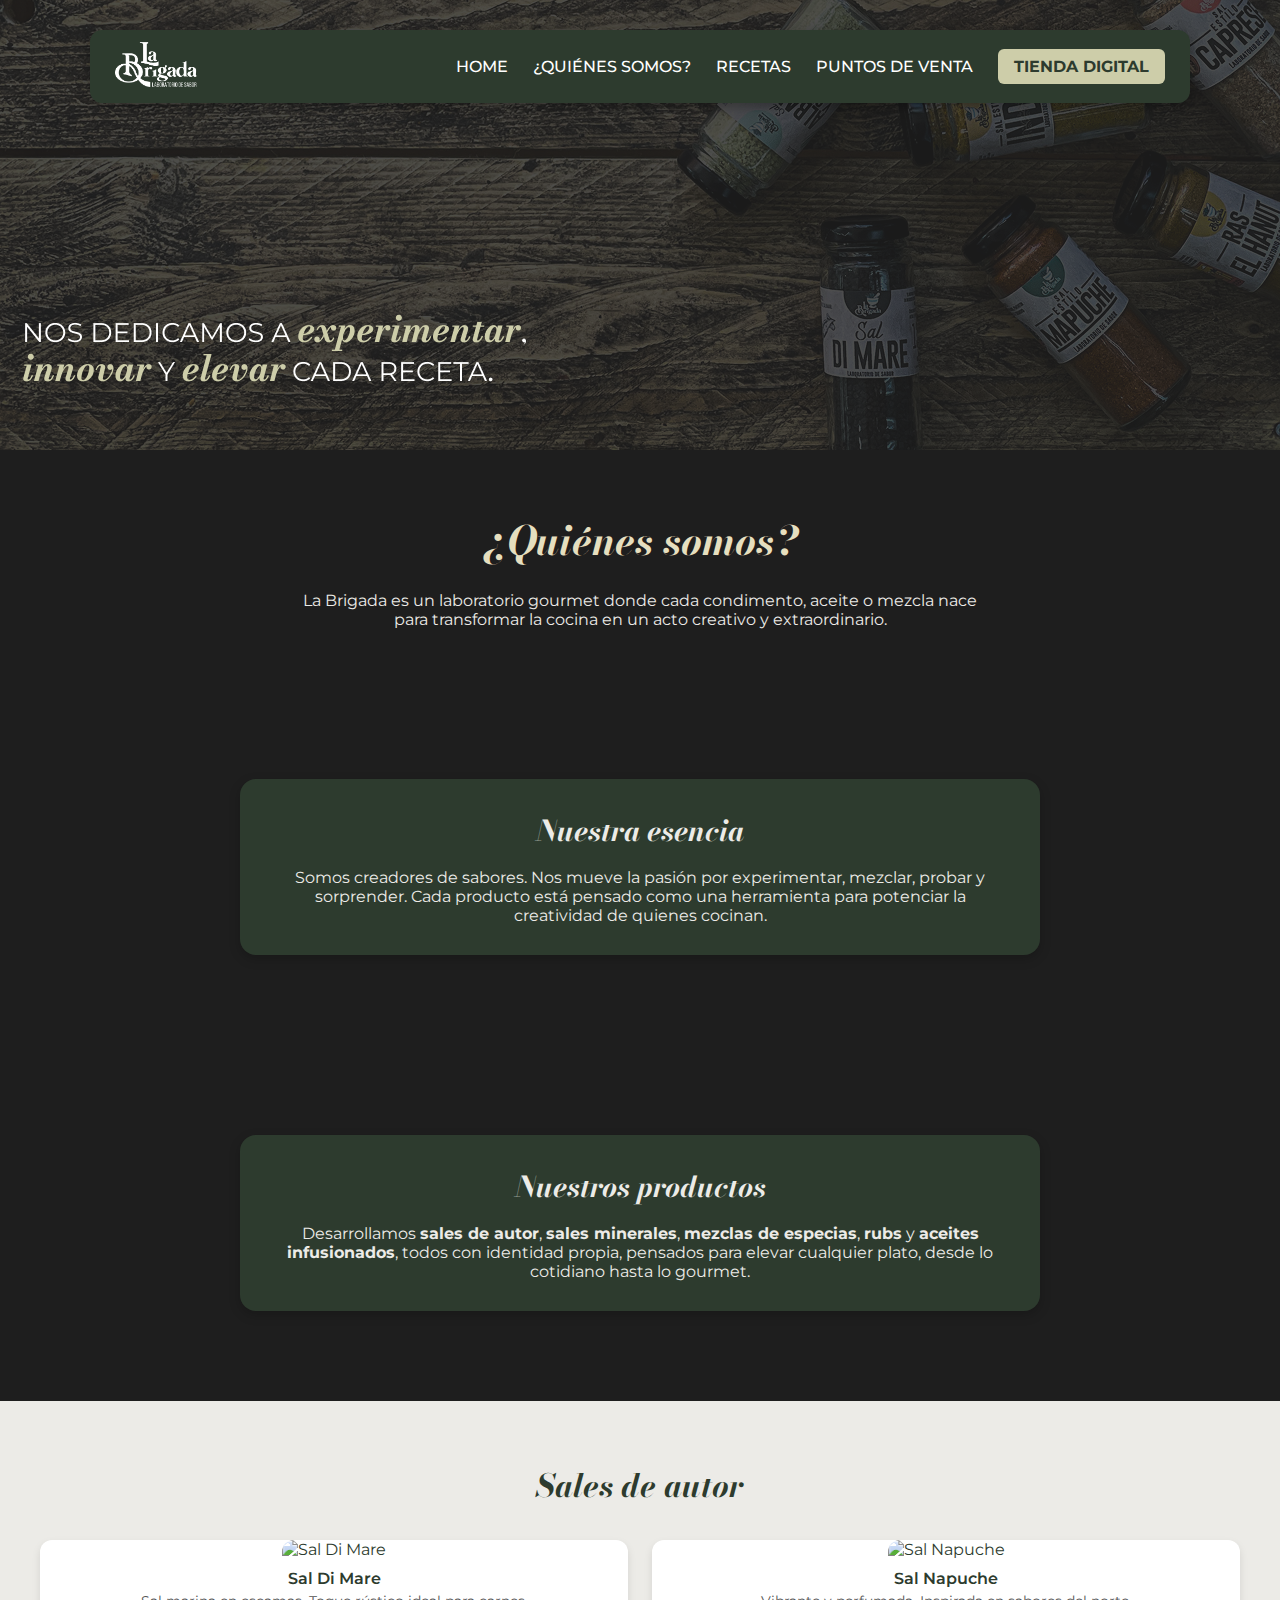
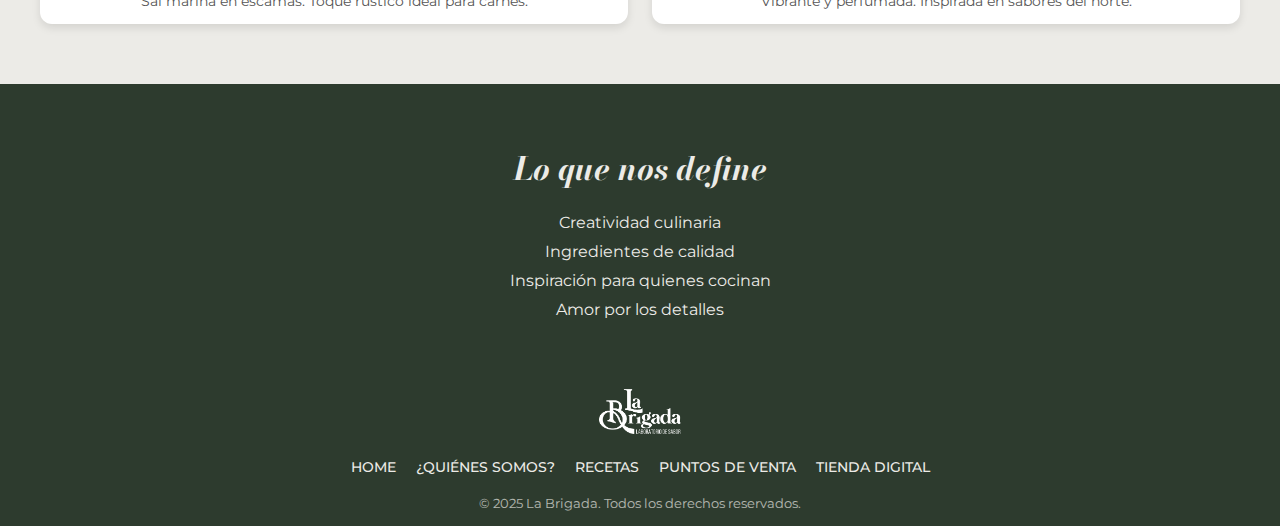
==== pages/quienes-somos.html @ ca274d1e "primer commit" ====
<!DOCTYPE html>
<html lang="es">
<head>
  <meta charset="UTF-8" />
  <meta name="viewport" content="width=device-width, initial-scale=1.0" />
  <title>La Brigada</title>
  <link rel="shortcut icon" href="../img/favicon.png" type="image/x-icon">
  <link href="https://fonts.googleapis.com/css2?family=Montserrat:wght@400;600&family=Bodoni+Moda:ital,wght@1,400;1,500&display=swap" rel="stylesheet">
  <link rel="stylesheet" href="../css/estilos.css" />
</head>
<body>
  <!-- HEADER -->
  <header class="menu-flotante">
    <nav class="menu-contenedor">
      <div class="logo">
        <img src="../img/logo-menu.png" alt="La Brigada" />
      </div>
      
      <div class="menu-toggle" id="menu-toggle">
        <span></span>
        <span></span>
        <span></span>
      </div>

      <ul class="nav-links" id="nav-links">
        <li><a href="/index.html">HOME</a></li>
        <li><a href="../pages/quienes-somos.html">¿QUIÉNES SOMOS?</a></li>
        <li><a href="../pages/recetas.html">RECETAS</a></li>
        <li><a href="../pages/puntos-de-venta.html">PUNTOS DE VENTA</a></li>
        <li><a href="https://labrigadalaboratoriodesab.mitiendanube.com/password/" class="btn-tienda" class="text-btn-tienda">TIENDA DIGITAL</a></li>
      </ul>
    </nav>
  </header>
  <section class="postada-visual">
    <img src="../img/fondo.png" alt="Texto de postada" class="img-desktop" />
    <img src="../img/fondo-celular.png" alt="Texto de postada" class="img-mobile" />
  </section>
    <main class="pagina-quienes-somos">

      <!-- QUIÉNES SOMOS -->
      <section class="bloque-intro">
        <h1 class="titulo-principal">¿Quiénes somos?</h1>
        <p class="texto-intro">
          La Brigada es un laboratorio gourmet donde cada condimento, aceite o mezcla nace para transformar la cocina en un acto creativo y extraordinario.
        </p>
      </section>
    
      <!-- NUESTRA ESENCIA -->
      <section class="bloque-esencia">
        <div class="caja-esencia">
          <h2>Nuestra esencia</h2>
          <p>Somos creadores de sabores. Nos mueve la pasión por experimentar, mezclar, probar y sorprender. Cada producto está pensado como una herramienta para potenciar la creatividad de quienes cocinan.</p>
        </div>
      </section>
    
      <!-- NUESTROS PRODUCTOS -->
      <section class="bloque-productos">
        <div class="caja-productos">
          <h2>Nuestros productos</h2>
          <p>Desarrollamos <strong>sales de autor</strong>, <strong>sales minerales</strong>, <strong>mezclas de especias</strong>, <strong>rubs</strong> y <strong>aceites infusionados</strong>, todos con identidad propia, pensados para elevar cualquier plato, desde lo cotidiano hasta lo gourmet.</p>
        </div>
      </section>
    
      <!-- CATEGORÍA DE PRODUCTOS -->
      <section class="seccion-categoria">
        <h3 class="titulo-categoria">Sales de autor</h3>
        <div class="grid-productos">
          <div class="card-producto-simple">
            <img src="./img/sal-di-mare.png" alt="Sal Di Mare" />
            <h4>Sal Di Mare</h4>
            <p>Sal marina en escamas. Toque rústico ideal para carnes.</p>
          </div>
          <div class="card-producto-simple">
            <img src="./img/sal-napuche.png" alt="Sal Napuche" />
            <h4>Sal Napuche</h4>
            <p>Vibrante y perfumada. Inspirada en sabores del norte.</p>
          </div>
          <!-- + otros productos -->
        </div>
      </section>
    
      <!-- VALORES -->
      <section class="valores-brigada">
        <h2>Lo que nos define</h2>
        <ul>
          <li>Creatividad culinaria</li>
          <li>Ingredientes de calidad</li>
          <li>Inspiración para quienes cocinan</li>
          <li>Amor por los detalles</li>
        </ul>
      </section>
    </main>
  <footer class="footer">
    <div class="footer-contenido">
      <div class="footer-logo">
        <img src="../img/logo-menu.png" alt="La Brigada" />
      </div>
      <div class="footer-links">
        <a href="/index.html">HOME</a>
        <a href="../pages/quienes-somos.html">¿QUIÉNES SOMOS?</a>
        <a href="../pages/recetas.html">RECETAS</a>
        <a href="../pages/puntos-de-venta.html">PUNTOS DE VENTA</a>
        <a href="https://labrigadalaboratoriodesab.mitiendanube.com/password/">TIENDA DIGITAL</a>
      </div>
      <p class="footer-copy">© 2025 La Brigada. Todos los derechos reservados.</p>
    </div>
</footer>   

<script>
const toggle = document.getElementById('menu-toggle');
const menu = document.getElementById('nav-links');

toggle.addEventListener('click', () => {
  menu.classList.toggle('activo');
  toggle.classList.toggle('abierto');
});
</script>
</body>
</html>
---- css/estilos.css ----
/* ---------------------------------- RESET GENERAL ---------------------------------- */
* {
  margin: 0;
  padding: 0;
  box-sizing: border-box;
}

body {
  background-color: #1e1e1e;
  color: #fff;
}


/* ---------------------------------- MENÚ FLOTANTE ---------------------------------- */
.menu-flotante {
  position: absolute;
  top: 30px;
  width: 100%;
  display: flex;
  justify-content: center;
  z-index: 1000;
}

.menu-contenedor {
  background-color: #2d3b2e;
  border-radius: 12px;
  display: flex;
  align-items: center;
  justify-content: space-between;
  padding: 12px 25px;
  gap: 30px;
  max-width: 1100px;
  width: 90%;
  box-shadow: 0 4px 12px rgba(0, 0, 0, 0.3);
  flex-wrap: wrap;
}

.logo img {
  height: 45px;
}

.menu-toggle {
  display: none;
  flex-direction: column;
  cursor: pointer;
  gap: 5px;
}

.menu-toggle span {
  height: 3px;
  width: 25px;
  background-color: #fff;
  border-radius: 3px;
  transition: 0.3s;
}

.nav-links {
  list-style: none;
  display: flex;
  gap: 25px;
  align-items: center;
}

.nav-links li a:not(.btn-tienda) {
  color: #fff;
  text-decoration: none;
  font-weight: 500;
  font-size: 1rem;
  transition: color 0.3s;
  font-family: "Montserrat", sans-serif;
}

.nav-links li a:hover {
  color: #fff;
}

.btn-tienda {
  font-family: "Montserrat", sans-serif;
  background-color: #CDCDA9;
  color: #2d3b2e;
  padding: 8px 16px;
  border-radius: 6px;
  font-weight: bold;
  text-decoration: none;
  transition: background-color 0.3s;
}

.btn-tienda:hover {
  background-color: #627555;
}

@media (max-width: 768px) {
  .menu-toggle {
    display: flex;
  }

  .nav-links {
    display: none;
    flex-direction: column;
    width: 100%;
    background-color: #2d3b2e;
    padding: 20px;
    margin-top: 10px;
    border-radius: 10px;
  }

  .nav-links.activo {
    display: flex;
  }

  .menu-toggle.abierto span:nth-child(1) {
    transform: rotate(45deg) translate(5px, 5px);
  }

  .menu-toggle.abierto span:nth-child(2) {
    opacity: 0;
  }

  .menu-toggle.abierto span:nth-child(3) {
    transform: rotate(-45deg) translate(5px, -5px);
  }

  .nav-links li {
    margin: 10px 0;
  }
}


/* ---------------------------------- POSTADA VISUAL ---------------------------------- */
.img-desktop {
  width: 100%;
  height: auto;
  display: block;
}

.img-mobile {
  display: none;
  width: 100%;
  height: auto;
}

@media (max-width: 768px) {
  .img-desktop {
    display: none;
  }

  .img-mobile {
    display: block;
  }
}


/* ---------------------------------- BLOQUE DE NOSOTROS ---------------------------------- */
.bloque-nosotros {
  margin-top: -40px;
  width: 100%;
  background-color: #2d3b2e;
  padding: 60px 0;
  position: relative;
  overflow: hidden;
  border-top-left-radius: 24px;
  border-top-right-radius: 24px;
}

.contenido-nosotros {
  max-width: 1200px;
  margin: 0 auto;
  padding: 0 40px;
  display: flex;
  justify-content: space-between;
  align-items: center;
  flex-wrap: wrap;
  position: relative;
  z-index: 2;
}

.texto-nosotros {
  flex: 1 1 45%;
  color: #fff;
  z-index: 2;
}

.frase-nosotros {
  font-family: 'Montserrat', sans-serif;
  font-size: 1.6rem;
  line-height: 1.6;
  margin-bottom: 20px;
  color: #fff;
}

.frase-nosotros .italic {
  font-family: 'Bodoni Moda', serif;
  font-style: italic;
  font-weight: 500;
  color: #e6dfbf;
}

.btn-historia {
  display: inline-block;
  padding: 10px 20px;
  background-color: #f0e8c6;
  color: #2d3b2e;
  border-radius: 10px;
  font-style: italic;
  font-weight: 600;
  box-shadow: 0 2px 8px rgba(0, 0, 0, 0.2);
  text-decoration: none;
  transition: all 0.3s ease;
}

.btn-historia:hover {
  background-color: #e3dcb7;
  transform: translateY(-2px);
}

.imagen-nosotros {
  flex: 1 1 45%;
  display: flex;
  justify-content: center;
  z-index: 2;
}

.marco-imagen {
  background-color: #d4d9b2;
  padding: 12px;
  border-radius: 0 48px 0 48px;
  clip-path: polygon(0 0, 100% 0, 100% 100%, 90% 100%, 90% 85%, 0 85%);
}

.marco-imagen img {
  max-width: 100%;
  display: block;
  border-radius: 8px;
}

.marca-agua {
  background-image: url('/img/Vector.png');
  background-repeat: no-repeat;
  background-position: left center;
  background-size: 550px;
  opacity: 0.035;
  position: absolute;
  top: 0;
  left: 0;
  width: 100%;
  height: 100%;
  z-index: 1;
}

@media (max-width: 768px) {
  .bloque-nosotros{
    margin-top: -20px;
  }
  .contenido-nosotros {
    flex-direction: column;
    text-align: center;
    padding: 0 20px;
  }

  .texto-nosotros, .imagen-nosotros {
    flex: 1 1 100%;
  }

  .frase-nosotros {
    font-size: 1.3rem;
  }

  .marca-agua {
    background-size: 300px;
    background-position: center top;
  }

  .marco-imagen {
    margin-top: 20px;
    border-radius: 24px;
    clip-path: none;
  }
}
@media (max-width: 430px) {
  .bloque-nosotros{
    margin-top: -15px;
    padding: 30px 0px;
  }
  .contenido-nosotros {
    align-items: center;
    text-align: center;
  }

  .texto-nosotros {
    display: flex;
    flex-direction: column;
    align-items: center;
    justify-content: center;
    width: 100%;
    text-align: center;
  }

  .frase-nosotros {
    width: 100%;
    font-size: 1.2rem;
    padding: 0 10px;
  }

  .btn-historia {
    margin-left: auto;
    margin-right: auto;
    margin-bottom: 20px;
  }
}


/* ---------------------------------- CARRUSEL DE PRODUCTOS ---------------------------------- */
.carrusel-productos {
  padding: 60px 20px;
  background-color: #2d3b2e;
  text-align: center;
}

.titulo-productos {
  font-family: 'Bodoni Moda', serif;
  font-style: italic;
  font-size: 2rem;
  color: #fff;
  margin-bottom: 40px;
}

.contenedor-carrusel {
  position: relative;
  overflow: hidden;
  max-width: 100%;
}

.track-productos {
  display: flex;
  gap: 24px;
  transition: transform 0.5s ease;
  scroll-behavior: smooth;
  overflow-x: auto;
  scrollbar-width: none;
  scroll-snap-type: x mandatory;
}

.track-productos::-webkit-scrollbar {
  display: none;
}

.card-producto {
  min-width: 440px;
  max-width: 500px;
  background-color: transparent;
  border-radius: 16px;
  overflow: hidden;
  text-align: center;
  color: #fff;
  font-family: 'Montserrat', sans-serif;
  flex-shrink: 0;
  scroll-snap-align: center;
}

.card-producto img {
  width: 100%;
  height: 300px;
  object-fit: cover;
  border-radius: 12px;
  margin-bottom: 8px;
}

.card-producto p {
  font-size: 0.9rem;
  margin: 0;
}

.btn-carrusel {
  position: absolute;
  top: 50%;
  transform: translateY(-50%);
  background-color: rgba(255,255,255,0.1);
  color: #fff;
  border: none;
  padding: 6px 10px;
  font-size: 1.2rem;
  border-radius: 50%;
  cursor: pointer;
  z-index: 10;
  transition: background-color 0.3s ease;
}

.btn-carrusel:hover {
  background-color: rgba(255,255,255,0.2);
}

.btn-carrusel.izq {
  left: 10px;
}

.btn-carrusel.der {
  right: 10px;
}

@media (max-width: 600px) {
  .card-producto {
    min-width: 85%;
    max-width: 85%;
  }

  .card-producto img {
    height: 200px;
  }

  .titulo-productos {
    font-size: 1.6rem;
  }
}
@media (max-width: 400px){
  .carrusel-productos{
  padding: 10px 20px;}
  .titulo-productos{
    margin-bottom: 10px;
  }
}

/* ---------------------------------- COMENTARIOS + FORMULARIO ---------------------------------- */
.seccion-comentarios {
  background-color: #2d3b2e;
  padding: 60px 20px;
  text-align: center;
  color: #fff;
}

.titulo-comentarios {
  font-family: 'Bodoni Moda', serif;
  font-style: italic;
  font-size: 2rem;
  color: #fff;
  margin-bottom: 40px;
}

.carrusel-comentarios {
  display: flex;
  gap: 20px;
  overflow-x: auto;
  scroll-behavior: smooth;
  padding-bottom: 20px;
  scrollbar-width: none;
  scroll-snap-type: x mandatory;
}

.carrusel-comentarios::-webkit-scrollbar {
  display: none;
}

.comentario-card {
  background-color: #ecebe7;
  color: #2d3b2e;
  border-radius: 20px;
  padding: 20px;
  min-width: 250px;
  max-width: 250px;
  flex-shrink: 0;
  font-style: italic;
  font-family: 'Montserrat', sans-serif;
  box-shadow: 0 4px 10px rgba(0, 0, 0, 0.2);
  text-align: center;
  scroll-snap-align: center;
}

.comentario-card small {
  display: block;
  margin-top: 10px;
  font-style: normal;
  color: #666;
}

.formulario-envio {
  background-color: #ecebe7;
  color: #2d3b2e;
  border-radius: 20px;
  padding: 30px;
  max-width: 600px;
  margin: 40px auto 0;
  font-family: 'Montserrat', sans-serif;
  box-shadow: 0 4px 12px rgba(0, 0, 0, 0.2);
}

.formulario-envio h3 {
  font-family: 'Bodoni Moda', serif;
  font-style: italic;
  font-size: 1.4rem;
  margin-bottom: 20px;
}

.formulario-envio input,
.formulario-envio textarea {
  width: 100%;
  padding: 10px;
  border: none;
  margin-bottom: 15px;
  border-radius: 10px;
  font-family: 'Montserrat', sans-serif;
}

.formulario-envio button {
  background-color: #dcd5ae;
  color: #2d3b2e;
  font-weight: bold;
  border: none;
  padding: 10px 20px;
  border-radius: 8px;
  cursor: pointer;
  transition: 0.3s ease;
}

.formulario-envio button:hover {
  background-color: #d0c99c;
}

@media (max-width: 430px) {
  .btn-historia {
    font-size: 0.9rem;
    padding: 10px 18px;
  }

  .comentario-card {
    min-width: 85%;
    max-width: 85%;
    font-size: 0.95rem;
    padding: 16px;
  }

  .formulario-envio {
    padding: 24px 16px;
    max-width: 90vw;
  }

  .formulario-envio input,
  .formulario-envio textarea {
    font-size: 0.9rem;
    padding: 8px;
  }

  .formulario-envio button {
    font-size: 0.9rem;
    padding: 8px 16px;
  }

  .titulo-productos,
  .titulo-comentarios,
  .formulario-envio h3 {
    font-size: 1.4rem;
  }
}

/* ---------------------------------- FOOTER ---------------------------------- */

.footer {
  background-color: #2d3b2e;
  color: #ecebe7;
  font-family: 'Montserrat', sans-serif;
  font-size: 0.9rem;
  text-align: center;
  padding-bottom: 15px;
}

.footer-contenido {
  max-width: 1100px;
  margin: 0 auto;
}

.footer-logo img {
  height: 45px;
  margin-bottom: 20px;
}

.footer-links {
  display: flex;
  flex-wrap: wrap;
  justify-content: center;
  gap: 20px;
  margin-bottom: 20px;
}

.footer-links a {
  color: #ecebe7;
  text-decoration: none;
  font-weight: 500;
  transition: color 0.3s;
}

.footer-links a:hover {
  color: #cdcda9;
}

.footer-copy {
  font-size: 0.8rem;
  opacity: 0.7;
}

/* Responsive */
@media (max-width: 480px) {
  .footer-links {
    flex-direction: column;
    gap: 10px;
  }
}




/* ------------------ PÁGINA QUIÉNES SOMOS ------------------ */
/* QUIÉNES SOMOS */
.pagina-quienes-somos {
  background-color: #1e1e1e;
  color: #fff;
  font-family: 'Montserrat', sans-serif;
}

.bloque-intro,
.bloque-esencia,
.bloque-productos,
.valores-brigada {
  padding: 60px 20px;
  text-align: center;
}

.titulo-principal {
  font-family: 'Bodoni Moda', serif;
  font-style: italic;
  font-size: 2.5rem;
  color: #e6dfbf;
  margin-bottom: 20px;
}

.texto-intro {
  font-size: 1rem;
  max-width: 700px;
  margin: 0 auto;
  color: #ecebe7;
}

.caja-esencia,
.caja-productos {
  background-color: #2d3b2e;
  color: #ecebe7;
  border-radius: 16px;
  padding: 30px;
  margin: 30px auto;
  max-width: 800px;
  box-shadow: 0 4px 12px rgba(0,0,0,0.2);
}

.caja-esencia h2,
.caja-productos h2 {
  font-family: 'Bodoni Moda', serif;
  font-style: italic;
  margin-bottom: 15px;
  font-size: 1.8rem;
}

/* GRILLA DE PRODUCTOS */
.seccion-categoria {
  padding: 60px 20px;
  background-color: #ecebe7;
  text-align: center;
  color: #2d3b2e;
}

.titulo-categoria {
  font-family: 'Bodoni Moda', serif;
  font-style: italic;
  font-size: 2rem;
  margin-bottom: 30px;
}

.grid-productos {
  display: grid;
  grid-template-columns: repeat(auto-fit, minmax(240px, 1fr));
  gap: 24px;
  max-width: 1200px;
  margin: 0 auto;
}

.card-producto-simple {
  background-color: #fff;
  border-radius: 12px;
  box-shadow: 0 4px 8px rgba(0,0,0,0.1);
  overflow: hidden;
  transition: transform 0.3s;
  text-align: center;
  padding-bottom: 15px;
}

.card-producto-simple:hover {
  transform: translateY(-5px);
}

.card-producto-simple img {
  width: 100%;
  height: 180px;
  object-fit: cover;
  border-top-left-radius: 12px;
  border-top-right-radius: 12px;
}

.card-producto-simple h4 {
  font-size: 1rem;
  margin: 10px 0 5px;
  font-weight: 600;
}

.card-producto-simple p {
  font-size: 0.85rem;
  color: #555;
  padding: 0 10px;
}

/* VALORES */
.valores-brigada {
  padding: 60px 20px;
  background-color: #2d3b2e;
  text-align: center;
  color: #ecebe7;
}

.valores-brigada h2 {
  font-family: 'Bodoni Moda', serif;
  font-style: italic;
  font-size: 2rem;
  margin-bottom: 20px;
}

.valores-brigada ul {
  list-style: none;
  padding: 0;
  margin: 0 auto;
  max-width: 600px;
}

.valores-brigada li {
  margin: 10px 0;
  font-size: 1rem;
}
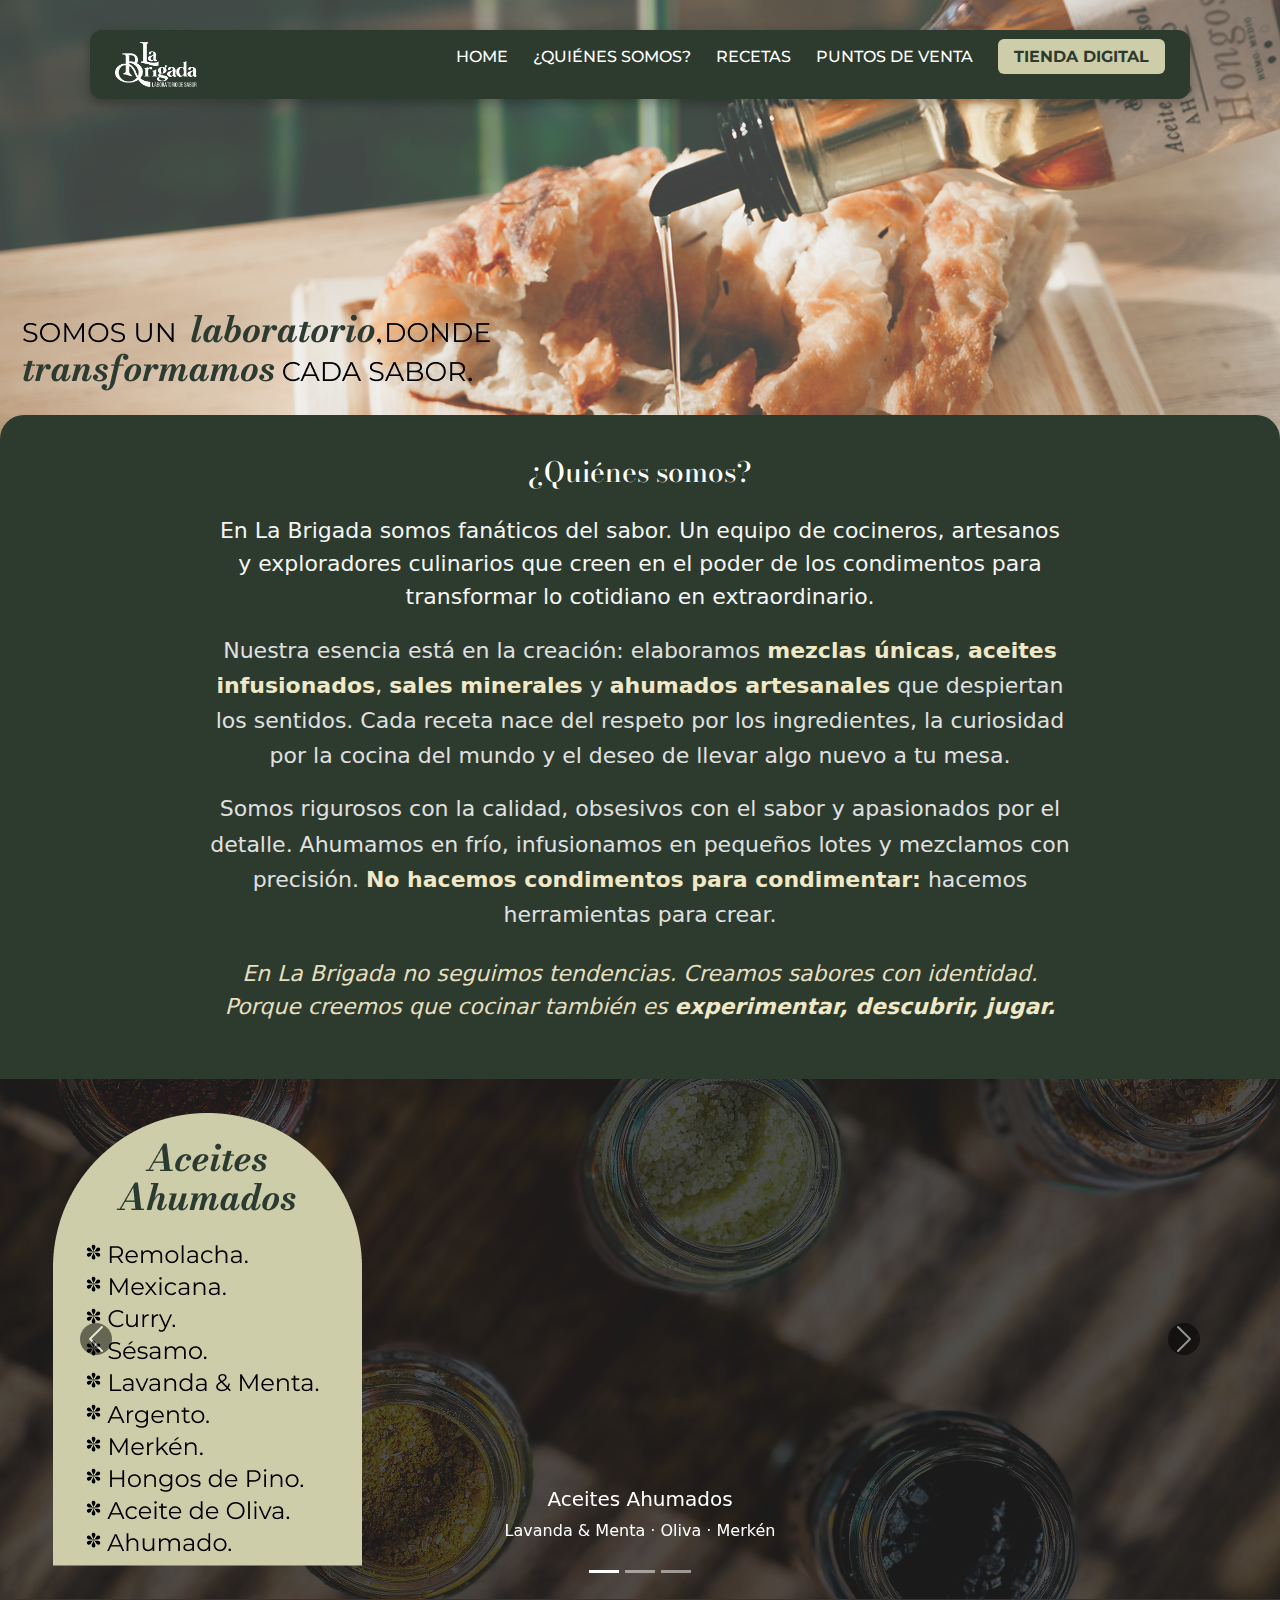
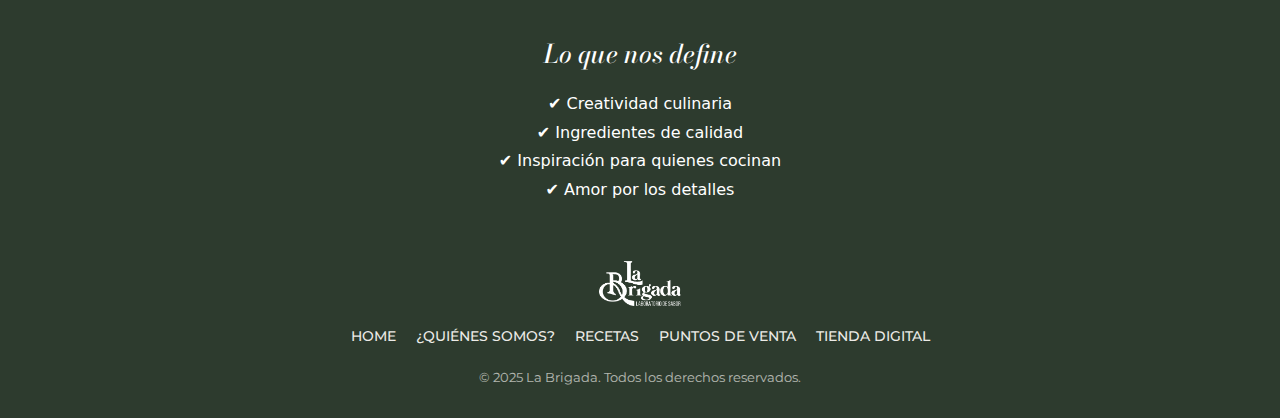
==== commit 609d075c: "segundo commit" ====
--- a/pages/quienes-somos.html
+++ b/pages/quienes-somos.html
@@ -7,6 +7,8 @@
   <link rel="shortcut icon" href="../img/favicon.png" type="image/x-icon">
   <link href="https://fonts.googleapis.com/css2?family=Montserrat:wght@400;600&family=Bodoni+Moda:ital,wght@1,400;1,500&display=swap" rel="stylesheet">
   <link rel="stylesheet" href="../css/estilos.css" />
+  <link href="https://cdn.jsdelivr.net/npm/bootstrap@5.3.2/dist/css/bootstrap.min.css" rel="stylesheet">
+
 </head>
 <body>
   <!-- HEADER -->
@@ -32,64 +34,96 @@
     </nav>
   </header>
   <section class="postada-visual">
-    <img src="../img/fondo.png" alt="Texto de postada" class="img-desktop" />
-    <img src="../img/fondo-celular.png" alt="Texto de postada" class="img-mobile" />
+    <img src="../img/FONDO2.png" alt="Texto de postada" class="img-desktop" />
+    <img src="../img/FONDO2CELULAR.png" alt="Texto de postada" class="img-mobile" />
   </section>
-    <main class="pagina-quienes-somos">
+  <main class="pagina-quienes">
+    <!-- Intro General -->
+    <section class="intro-quienes">
+      <h2 class="titulo-principal">¿Quiénes somos?</h2>
+      <p class="parrafo-grande">
+        En La Brigada somos fanáticos del sabor. Un equipo de cocineros, artesanos y exploradores culinarios que creen en el poder de los condimentos para transformar lo cotidiano en extraordinario.
+      </p>
+      <p class="parrafo-mediano">
+        Nuestra esencia está en la creación: elaboramos <strong>mezclas únicas</strong>, <strong>aceites infusionados</strong>, <strong>sales minerales</strong> y <strong>ahumados artesanales</strong> que despiertan los sentidos. Cada receta nace del respeto por los ingredientes, la curiosidad por la cocina del mundo y el deseo de llevar algo nuevo a tu mesa.
+      </p>
+      <p class="parrafo-mediano">
+        Somos rigurosos con la calidad, obsesivos con el sabor y apasionados por el detalle. Ahumamos en frío, infusionamos en pequeños lotes y mezclamos con precisión. <strong>No hacemos condimentos para condimentar:</strong> hacemos herramientas para crear. 
+      </p>
+      <p class="parrafo-final">
+        En La Brigada no seguimos tendencias. Creamos sabores con identidad. Porque creemos que cocinar también es <strong>experimentar, descubrir, jugar.</strong>
+      </p>
+    </section>
+    
 
-      <!-- QUIÉNES SOMOS -->
-      <section class="bloque-intro">
-        <h1 class="titulo-principal">¿Quiénes somos?</h1>
-        <p class="texto-intro">
-          La Brigada es un laboratorio gourmet donde cada condimento, aceite o mezcla nace para transformar la cocina en un acto creativo y extraordinario.
-        </p>
-      </section>
+    <div id="carouselCategorias" class="carousel slide" data-bs-ride="carousel">
+      <div class="carousel-indicators">
+        <button type="button" data-bs-target="#carouselCategorias" data-bs-slide-to="0" class="active" aria-current="true" aria-label="Aceites Ahumados"></button>
+        <button type="button" data-bs-target="#carouselCategorias" data-bs-slide-to="1" aria-label="Aceites infusionados"></button>
+        <button type="button" data-bs-target="#carouselCategorias" data-bs-slide-to="2" aria-label="Sales de autor"></button>
+      </div>
     
-      <!-- NUESTRA ESENCIA -->
-      <section class="bloque-esencia">
-        <div class="caja-esencia">
-          <h2>Nuestra esencia</h2>
-          <p>Somos creadores de sabores. Nos mueve la pasión por experimentar, mezclar, probar y sorprender. Cada producto está pensado como una herramienta para potenciar la creatividad de quienes cocinan.</p>
+      <div class="carousel-inner">
+    
+        <div class="carousel-item active">
+          <img src="../img/aceites-ahumados.png" class="d-block w-100" alt="Aceites Ahumados">
+          <div class="carousel-caption d-none d-md-block">
+            <h5>Aceites Ahumados</h5>
+            <p>Lavanda & Menta · Oliva · Merkén</p>
+          </div>
         </div>
-      </section>
     
-      <!-- NUESTROS PRODUCTOS -->
-      <section class="bloque-productos">
-        <div class="caja-productos">
-          <h2>Nuestros productos</h2>
-          <p>Desarrollamos <strong>sales de autor</strong>, <strong>sales minerales</strong>, <strong>mezclas de especias</strong>, <strong>rubs</strong> y <strong>aceites infusionados</strong>, todos con identidad propia, pensados para elevar cualquier plato, desde lo cotidiano hasta lo gourmet.</p>
+        <div class="carousel-item">
+          <img src="../img/aceites-infusionados.jpg" class="d-block w-100" alt="Aceites infusionados">
+          <div class="carousel-caption d-none d-md-block">
+            <h5>Aceites infusionados</h5>
+            <p>Albahaca · Ají & Ajo</p>
+          </div>
         </div>
-      </section>
     
-      <!-- CATEGORÍA DE PRODUCTOS -->
-      <section class="seccion-categoria">
-        <h3 class="titulo-categoria">Sales de autor</h3>
-        <div class="grid-productos">
-          <div class="card-producto-simple">
-            <img src="./img/sal-di-mare.png" alt="Sal Di Mare" />
-            <h4>Sal Di Mare</h4>
-            <p>Sal marina en escamas. Toque rústico ideal para carnes.</p>
+        <div class="carousel-item">
+          <img src="../img/sales-de-autor.jpg" class="d-block w-100" alt="Sales de autor">
+          <div class="carousel-caption d-none d-md-block">
+            <h5>Sales de autor</h5>
+            <p>Sal Di Mare · Sal Napuche</p>
           </div>
-          <div class="card-producto-simple">
-            <img src="./img/sal-napuche.png" alt="Sal Napuche" />
-            <h4>Sal Napuche</h4>
-            <p>Vibrante y perfumada. Inspirada en sabores del norte.</p>
-          </div>
-          <!-- + otros productos -->
         </div>
-      </section>
     
-      <!-- VALORES -->
-      <section class="valores-brigada">
-        <h2>Lo que nos define</h2>
-        <ul>
-          <li>Creatividad culinaria</li>
-          <li>Ingredientes de calidad</li>
-          <li>Inspiración para quienes cocinan</li>
-          <li>Amor por los detalles</li>
-        </ul>
-      </section>
-    </main>
+      </div>
+    
+      <button class="carousel-control-prev" type="button" data-bs-target="#carouselCategorias" data-bs-slide="prev">
+        <span class="carousel-control-prev-icon" aria-hidden="true"></span>
+        <span class="visually-hidden">Anterior</span>
+      </button>
+    
+      <button class="carousel-control-next" type="button" data-bs-target="#carouselCategorias" data-bs-slide="next">
+        <span class="carousel-control-next-icon" aria-hidden="true"></span>
+        <span class="visually-hidden">Siguiente</span>
+      </button>
+    </div>
+    
+    <!-- Valores -->
+    <section class="valores-brigada">
+      <h2>Lo que nos define</h2>
+      <ul>
+        <li>✔ Creatividad culinaria</li>
+        <li>✔ Ingredientes de calidad</li>
+        <li>✔ Inspiración para quienes cocinan</li>
+        <li>✔ Amor por los detalles</li>
+      </ul>
+    </section>
+  </main>
+
+  <script>
+    const track = document.querySelector('.track-categorias');
+    document.querySelector('.btn-categoria.izq').addEventListener('click', () => {
+      track.scrollBy({ left: -250, behavior: 'smooth' });
+    });
+    document.querySelector('.btn-categoria.der').addEventListener('click', () => {
+      track.scrollBy({ left: 250, behavior: 'smooth' });
+    });
+  </script>
+
   <footer class="footer">
     <div class="footer-contenido">
       <div class="footer-logo">
@@ -105,7 +139,6 @@
       <p class="footer-copy">© 2025 La Brigada. Todos los derechos reservados.</p>
     </div>
 </footer>   
-
 <script>
 const toggle = document.getElementById('menu-toggle');
 const menu = document.getElementById('nav-links');
@@ -115,5 +148,7 @@
   toggle.classList.toggle('abierto');
 });
 </script>
+<script src="https://cdn.jsdelivr.net/npm/bootstrap@5.3.2/dist/js/bootstrap.bundle.min.js"></script>
+
 </body>
 </html>--- a/css/estilos.css
+++ b/css/estilos.css
@@ -605,137 +605,98 @@
 
 
 
-
-/* ------------------ PÁGINA QUIÉNES SOMOS ------------------ */
-/* QUIÉNES SOMOS */
-.pagina-quienes-somos {
-  background-color: #1e1e1e;
-  color: #fff;
-  font-family: 'Montserrat', sans-serif;
-}
-
-.bloque-intro,
-.bloque-esencia,
-.bloque-productos,
-.valores-brigada {
-  padding: 60px 20px;
+/* ----------------------- QUIÉNES SOMOS ----------------------- */
+.pagina-quienes {
+  background-color: #2d3b2e;
+  padding: 0;
+  margin: 0;
+  position: relative;
+  border-top-left-radius: 24px;
+  border-top-right-radius: 24px;
+  margin-top: -40px;
+z-index: 10;}
+
+.intro-quienes {
   text-align: center;
+  padding: 40px 20px;
+  max-width: 900px;
+  margin: 0 auto;
 }
 
 .titulo-principal {
   font-family: 'Bodoni Moda', serif;
+  font-size:28px;
+  color: #fff;
+  margin-bottom: 25px;
+}
+
+.parrafo-grande {
+  font-size: 22px;
+  margin-bottom: 20px;
+  color: #f5f5f5;
+}
+
+.parrafo-mediano {
+  font-size: 22px;
+  margin-bottom: 18px;
+  color: #e0e0e0;
+  line-height: 1.6;
+}
+
+.parrafo-final {
+  font-size: 22px;
   font-style: italic;
-  font-size: 2.5rem;
   color: #e6dfbf;
-  margin-bottom: 20px;
-}
-
-.texto-intro {
-  font-size: 1rem;
-  max-width: 700px;
-  margin: 0 auto;
-  color: #ecebe7;
-}
-
-.caja-esencia,
-.caja-productos {
+  margin-top: 25px;
+}
+
+strong {
+  font-weight: 600;
+  color: #f0e8c6;
+}
+.seccion-productos {
+  background-color: #f8f9fa; /* Color de fondo suave */
+}
+
+.card {
+  border: none;
+  border-radius: 15px;
+  overflow: hidden;
+  box-shadow: 0 4px 6px rgba(0, 0, 0, 0.1);
+}
+
+.card-img-top {
+  height: 200px; /* Altura fija para las imágenes */
+  object-fit: cover;
+}
+
+.carousel-control-prev-icon,
+.carousel-control-next-icon {
+  background-color: #000; /* Color de los controles */
+  border-radius: 50%;
+  padding: 10px;
+}
+
+.valores-brigada {
   background-color: #2d3b2e;
-  color: #ecebe7;
-  border-radius: 16px;
-  padding: 30px;
-  margin: 30px auto;
-  max-width: 800px;
-  box-shadow: 0 4px 12px rgba(0,0,0,0.2);
-}
-
-.caja-esencia h2,
-.caja-productos h2 {
-  font-family: 'Bodoni Moda', serif;
-  font-style: italic;
-  margin-bottom: 15px;
-  font-size: 1.8rem;
-}
-
-/* GRILLA DE PRODUCTOS */
-.seccion-categoria {
-  padding: 60px 20px;
-  background-color: #ecebe7;
+  color: #fff;
   text-align: center;
-  color: #2d3b2e;
-}
-
-.titulo-categoria {
-  font-family: 'Bodoni Moda', serif;
-  font-style: italic;
-  font-size: 2rem;
-  margin-bottom: 30px;
-}
-
-.grid-productos {
-  display: grid;
-  grid-template-columns: repeat(auto-fit, minmax(240px, 1fr));
-  gap: 24px;
-  max-width: 1200px;
-  margin: 0 auto;
-}
-
-.card-producto-simple {
-  background-color: #fff;
-  border-radius: 12px;
-  box-shadow: 0 4px 8px rgba(0,0,0,0.1);
-  overflow: hidden;
-  transition: transform 0.3s;
-  text-align: center;
-  padding-bottom: 15px;
-}
-
-.card-producto-simple:hover {
-  transform: translateY(-5px);
-}
-
-.card-producto-simple img {
-  width: 100%;
-  height: 180px;
-  object-fit: cover;
-  border-top-left-radius: 12px;
-  border-top-right-radius: 12px;
-}
-
-.card-producto-simple h4 {
-  font-size: 1rem;
-  margin: 10px 0 5px;
-  font-weight: 600;
-}
-
-.card-producto-simple p {
-  font-size: 0.85rem;
-  color: #555;
-  padding: 0 10px;
-}
-
-/* VALORES */
-.valores-brigada {
-  padding: 60px 20px;
-  background-color: #2d3b2e;
-  text-align: center;
-  color: #ecebe7;
+  padding: 40px 20px;
 }
 
 .valores-brigada h2 {
   font-family: 'Bodoni Moda', serif;
   font-style: italic;
-  font-size: 2rem;
+  font-size: 1.6rem;
   margin-bottom: 20px;
 }
 
 .valores-brigada ul {
   list-style: none;
   padding: 0;
-  margin: 0 auto;
-  max-width: 600px;
 }
 
 .valores-brigada li {
-  margin: 10px 0;
   font-size: 1rem;
-}
+  line-height: 1.8;
+}
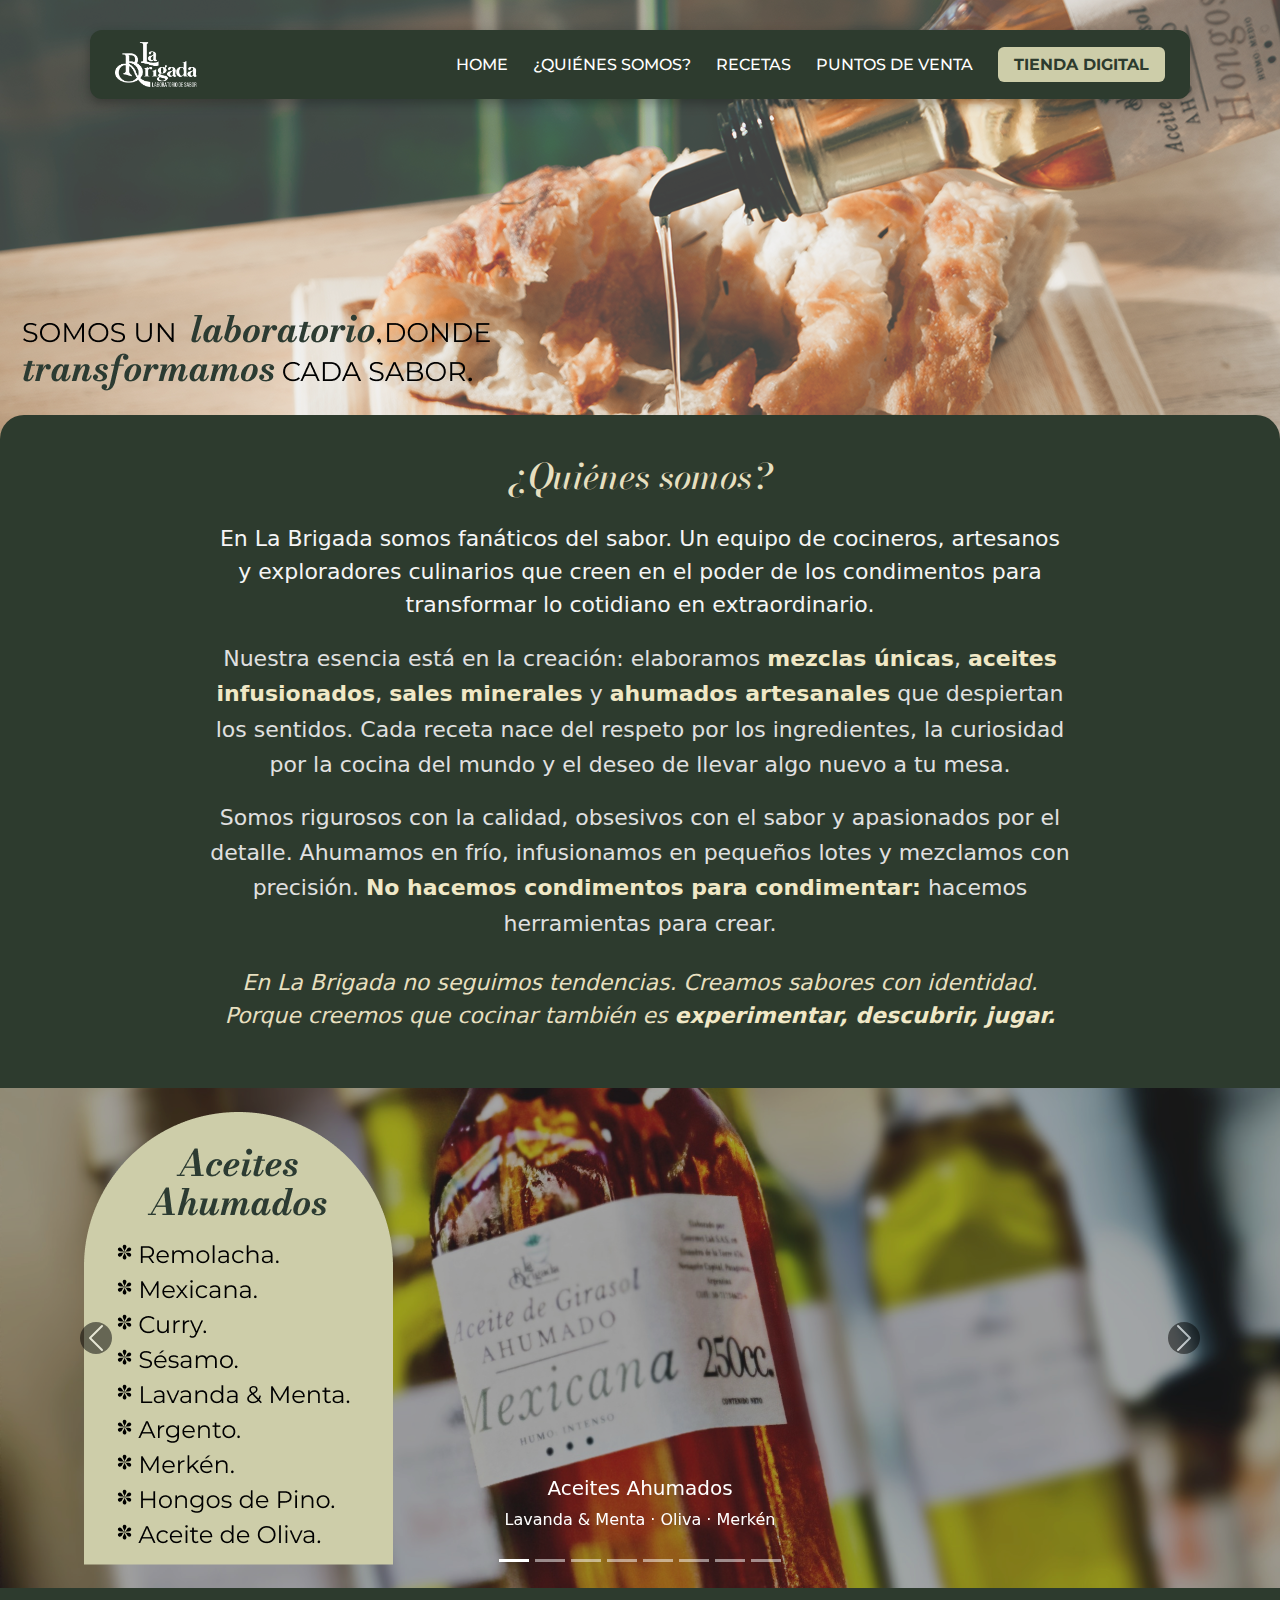
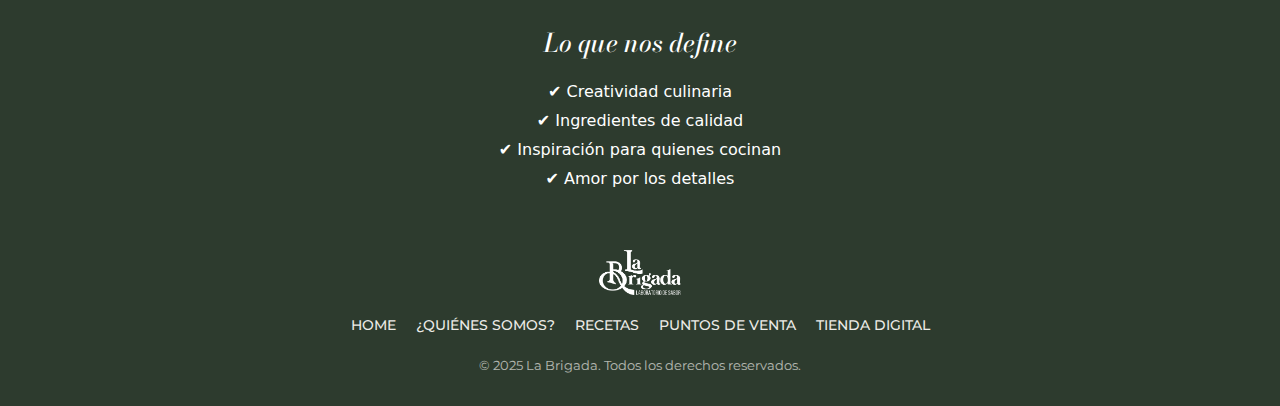
==== commit 23456118: "recetas" ====
--- a/pages/quienes-somos.html
+++ b/pages/quienes-somos.html
@@ -61,30 +61,107 @@
         <button type="button" data-bs-target="#carouselCategorias" data-bs-slide-to="0" class="active" aria-current="true" aria-label="Aceites Ahumados"></button>
         <button type="button" data-bs-target="#carouselCategorias" data-bs-slide-to="1" aria-label="Aceites infusionados"></button>
         <button type="button" data-bs-target="#carouselCategorias" data-bs-slide-to="2" aria-label="Sales de autor"></button>
+        <button type="button" data-bs-target="#carouselCategorias" data-bs-slide-to="3" aria-label="Sales de autor 2"></button>
+        <button type="button" data-bs-target="#carouselCategorias" data-bs-slide-to="4" aria-label="Sales de autor 3"></button>
+        <button type="button" data-bs-target="#carouselCategorias" data-bs-slide-to="5" aria-label="Sales minerales"></button>
+        <button type="button" data-bs-target="#carouselCategorias" data-bs-slide-to="6" aria-label="Mezcla de especias 1"></button>
+        <button type="button" data-bs-target="#carouselCategorias" data-bs-slide-to="7" aria-label="Mezcla de especias 2"></button>
       </div>
     
       <div class="carousel-inner">
     
+        <!-- ACEITES AHUMADOS -->
         <div class="carousel-item active">
-          <img src="../img/aceites-ahumados.png" class="d-block w-100" alt="Aceites Ahumados">
+          <picture>
+            <source media="(max-width: 768px)" srcset="../img/aceitte-ahumado-mobile.png">
+            <img src="../img/aceitte-ahumado.png" class="d-block mx-auto carousel-img" alt="Aceites Ahumados">
+          </picture>
           <div class="carousel-caption d-none d-md-block">
             <h5>Aceites Ahumados</h5>
             <p>Lavanda & Menta · Oliva · Merkén</p>
           </div>
         </div>
     
-        <div class="carousel-item">
-          <img src="../img/aceites-infusionados.jpg" class="d-block w-100" alt="Aceites infusionados">
+        <!-- ACEITES INFUSIONADOS -->
+        <div class="carousel-item">
+          <picture>
+            <source media="(max-width: 768px)" srcset="../img/aceite-infusionado-mobile.png">
+            <img src="../img/aceite-infusionado.png" class="d-block mx-auto carousel-img" alt="Aceites infusionados">
+          </picture>
           <div class="carousel-caption d-none d-md-block">
             <h5>Aceites infusionados</h5>
             <p>Albahaca · Ají & Ajo</p>
           </div>
         </div>
     
-        <div class="carousel-item">
-          <img src="../img/sales-de-autor.jpg" class="d-block w-100" alt="Sales de autor">
+        <!-- SALES DE AUTOR 1 -->
+        <div class="carousel-item">
+          <picture>
+            <source media="(max-width: 768px)" srcset="../img/sales-de-autor-mobile.png">
+            <img src="../img/sales-de-autor.png" class="d-block mx-auto carousel-img" alt="Sales de autor">
+          </picture>
           <div class="carousel-caption d-none d-md-block">
             <h5>Sales de autor</h5>
+            <p>Sal Di Mare · Sal Napuche</p>
+          </div>
+        </div>
+    
+        <!-- SALES DE AUTOR 2 -->
+        <div class="carousel-item">
+          <picture>
+            <source media="(max-width: 768px)" srcset="../img/sales-de-autor2-mobile.png">
+            <img src="../img/sales-de-autor2.png" class="d-block mx-auto carousel-img" alt="Sales de autor">
+          </picture>
+          <div class="carousel-caption d-none d-md-block">
+            <h5>Sales de autor</h5>
+            <p>Sal Di Mare · Sal Napuche</p>
+          </div>
+        </div>
+    
+        <!-- SALES DE AUTOR 3 -->
+        <div class="carousel-item">
+          <picture>
+            <source media="(max-width: 768px)" srcset="../img/Sales-de-autor3-mobile.png">
+            <img src="../img/Sales-de-autor3.png" class="d-block mx-auto carousel-img" alt="Sales de autor">
+          </picture>
+          <div class="carousel-caption d-none d-md-block">
+            <h5>Sales de autor</h5>
+            <p>Sal Di Mare · Sal Napuche</p>
+          </div>
+        </div>
+    
+        <!-- SALES MINERALES -->
+        <div class="carousel-item">
+          <picture>
+            <source media="(max-width: 768px)" srcset="../img/sales-minerales-mobile.png">
+            <img src="../img/sales-minetales.png" class="d-block mx-auto carousel-img" alt="Sales minerales">
+          </picture>
+          <div class="carousel-caption d-none d-md-block">
+            <h5>Sales Minerales</h5>
+            <p>Sal Di Mare · Sal Napuche</p>
+          </div>
+        </div>
+    
+        <!-- MEZCLA DE ESPECIAS 1 -->
+        <div class="carousel-item">
+          <picture>
+            <source media="(max-width: 768px)" srcset="../img/mezcla-de-especias1-mobile.png">
+            <img src="../img/mezclla-de-especias.png" class="d-block mx-auto carousel-img" alt="Mezcla de Especias">
+          </picture>
+          <div class="carousel-caption d-none d-md-block">
+            <h5>Mezcla de Especias</h5>
+            <p>Sal Di Mare · Sal Napuche</p>
+          </div>
+        </div>
+    
+        <!-- MEZCLA DE ESPECIAS 2 -->
+        <div class="carousel-item">
+          <picture>
+            <source media="(max-width: 768px)" srcset="../img/mezcla-de-especias2-mobile.">
+            <img src="../img/mezcla-de-especias2.png" class="d-block mx-auto carousel-img" alt="Mezcla de Especias">
+          </picture>
+          <div class="carousel-caption d-none d-md-block">
+            <h5>Mezcla de Especias</h5>
             <p>Sal Di Mare · Sal Napuche</p>
           </div>
         </div>
@@ -114,23 +191,13 @@
     </section>
   </main>
 
-  <script>
-    const track = document.querySelector('.track-categorias');
-    document.querySelector('.btn-categoria.izq').addEventListener('click', () => {
-      track.scrollBy({ left: -250, behavior: 'smooth' });
-    });
-    document.querySelector('.btn-categoria.der').addEventListener('click', () => {
-      track.scrollBy({ left: 250, behavior: 'smooth' });
-    });
-  </script>
-
   <footer class="footer">
     <div class="footer-contenido">
       <div class="footer-logo">
         <img src="../img/logo-menu.png" alt="La Brigada" />
       </div>
       <div class="footer-links">
-        <a href="/index.html">HOME</a>
+        <a href="./index.html">HOME</a>
         <a href="../pages/quienes-somos.html">¿QUIÉNES SOMOS?</a>
         <a href="../pages/recetas.html">RECETAS</a>
         <a href="../pages/puntos-de-venta.html">PUNTOS DE VENTA</a>
--- a/css/estilos.css
+++ b/css/estilos.css
@@ -700,3 +700,128 @@
   font-size: 1rem;
   line-height: 1.8;
 }
+@media (max-width: 480px) {
+  .pagina-quienes {
+    background-color: #2d3b2e;
+    padding: 0;
+    margin: 0;
+    position: relative;
+    border-top-left-radius: 24px;
+    border-top-right-radius: 24px;
+    margin-top: -20px;
+  z-index: 10;}
+
+  .titulo-principal {
+    font-family: 'Bodoni Moda', serif;
+    font-size:24px;
+    color: #fff;
+    margin-bottom: 15px;
+  }
+  .parrafo-grande {
+    font-size: 16px;
+    margin-bottom: 20px;
+    color: #f5f5f5;
+  }
+
+  .parrafo-mediano {
+  font-size: 16px;
+  margin-bottom: 18px;
+  color: #e0e0e0;
+  line-height: 1.6;
+}
+
+.parrafo-final {
+  font-size:16px;
+  font-style: italic;
+  color: #e6dfbf;
+  margin-top: 25px;
+}
+.img-carrusel {
+  height: 500px;
+  max-width: 700px;
+  width: 100%; /* Para que sea responsive */
+  object-fit: cover;
+  display: block;
+  margin: 0 auto;
+  border-radius: 16px; /* Opcional: bordes redondeados si querés */
+}
+}
+@media (max-width: 768px) {
+  .carousel-img {
+    max-width: 100%;
+    height: auto;
+    max-height: 400px;
+  }
+}
+.menu-flotante ul {
+  margin-bottom: 0 !important;
+  margin-top: 0 !important;
+  padding-bottom: 0 !important;
+  padding-top: 0 !important;
+}
+
+.pagina-recetas {
+  background-color: #2d3b2e;
+  color: #fff;
+  padding: 60px 20px;
+  font-family: 'Montserrat', sans-serif;
+}
+
+.intro-recetas {
+  text-align: center;
+  margin-bottom: 40px;
+}
+
+.titulo-principal {
+  font-family: 'Bodoni Moda', serif;
+  font-style: italic;
+  font-size: 2.2rem;
+  color: #e6dfbf;
+}
+
+.texto-intro {
+  font-size: 1rem;
+  color: #ccc;
+}
+
+.galeria-recetas {
+  display: grid;
+  grid-template-columns: repeat(auto-fit, minmax(280px, 1fr));
+  gap: 40px;
+}
+
+.card-receta {
+  background-color: #f5f5f5;
+  color: #2d3b2e;
+  border-radius: 20px;
+  overflow: hidden;
+  box-shadow: 0 4px 8px rgba(0,0,0,0.1);
+  transition: transform .3s;
+}
+
+.card-receta img {
+  width: 100%;
+  height: 220px;
+  object-fit: cover;
+}
+
+.card-receta:hover {
+  transform: scale(1.02);
+}
+
+.contenido-receta {
+  padding: 20px;
+}
+
+.btn-receta {
+  display: inline-block;
+  margin-top: 15px;
+  color: #2d3b2e;
+  text-decoration: underline;
+  font-weight: bold;
+}
+
+
+
+
+
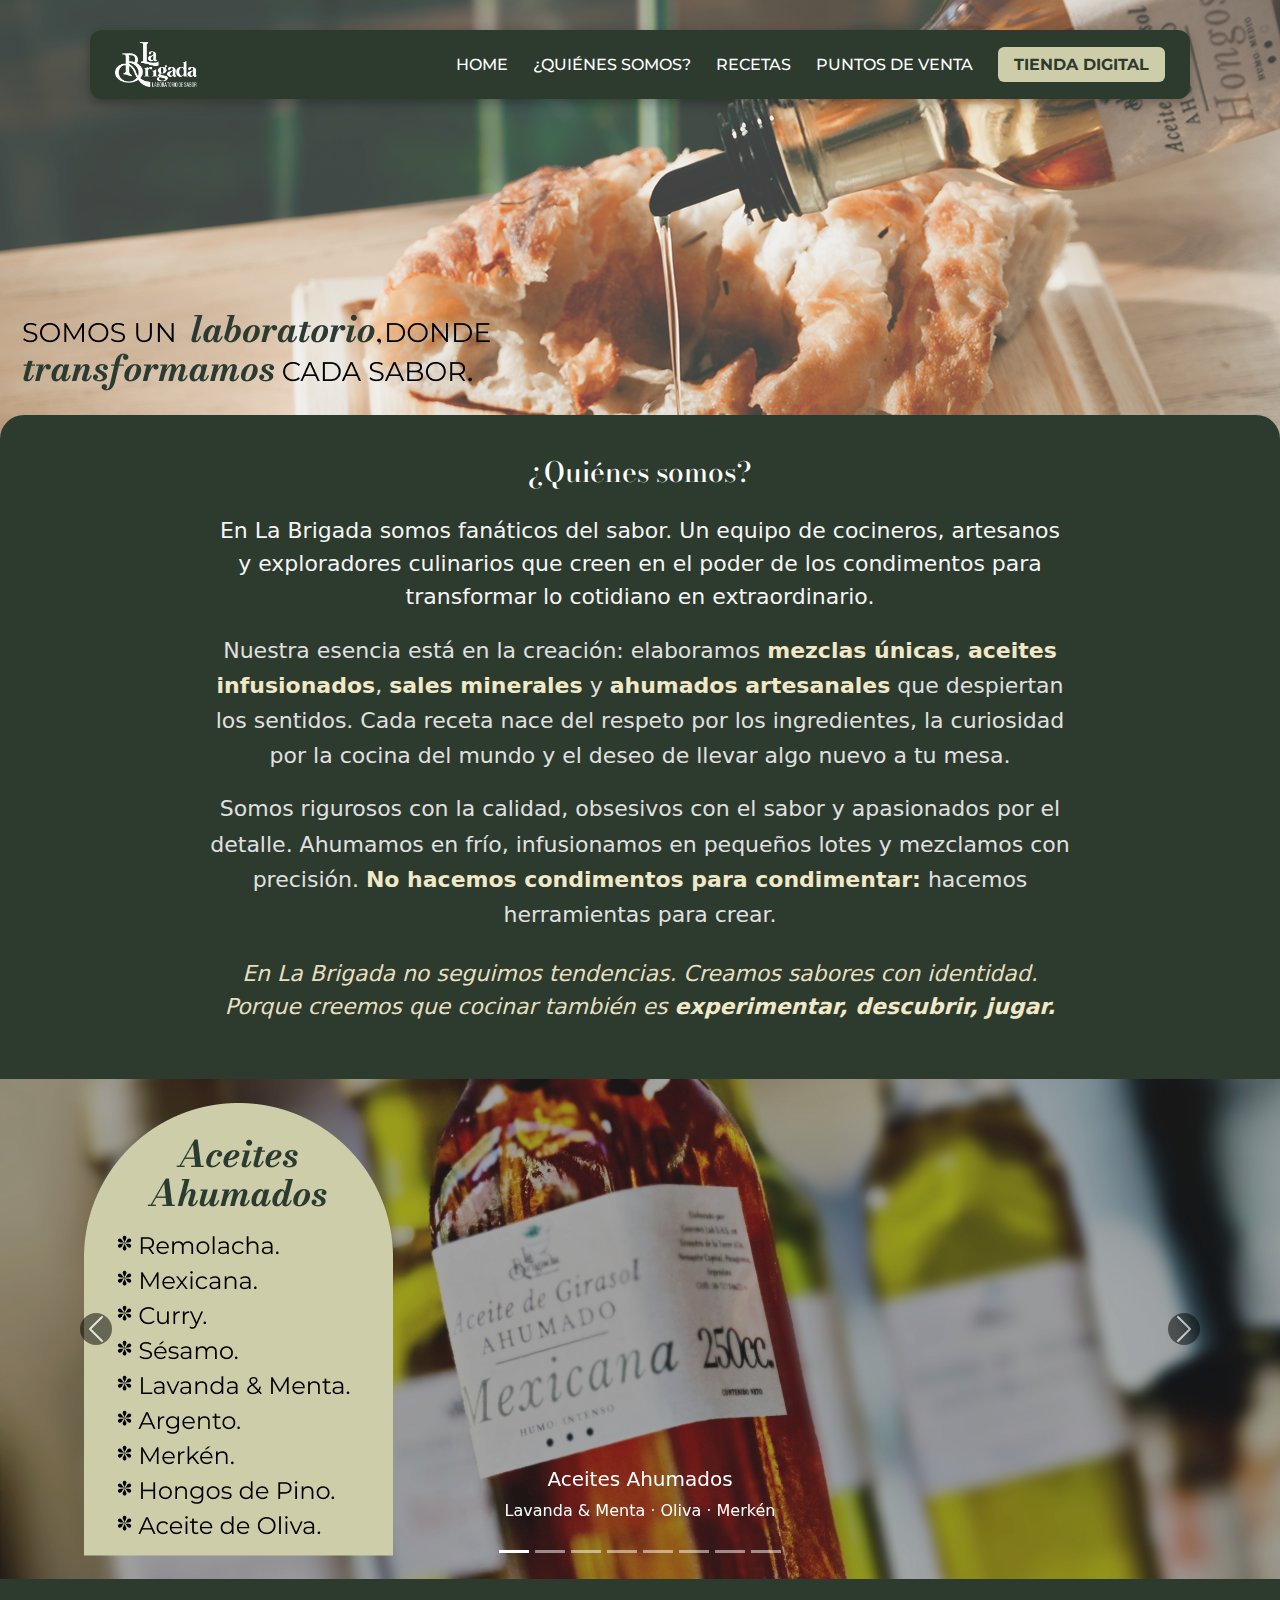
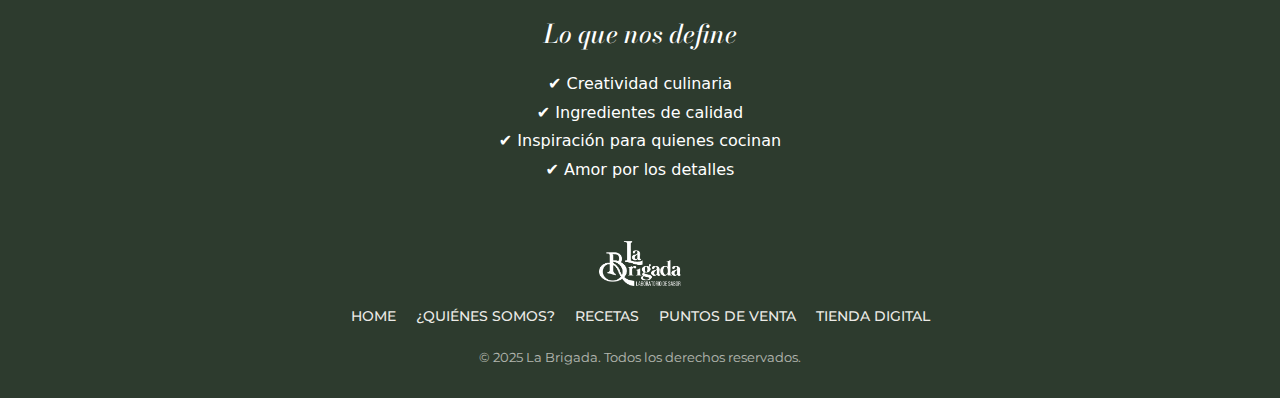
==== commit 676dc7e4: "cuarto guardado" ====
--- a/pages/quienes-somos.html
+++ b/pages/quienes-somos.html
@@ -3,7 +3,7 @@
 <head>
   <meta charset="UTF-8" />
   <meta name="viewport" content="width=device-width, initial-scale=1.0" />
-  <title>La Brigada</title>
+  <title>¿Quiénes Somos? | La Brigada</title>
   <link rel="shortcut icon" href="../img/favicon.png" type="image/x-icon">
   <link href="https://fonts.googleapis.com/css2?family=Montserrat:wght@400;600&family=Bodoni+Moda:ital,wght@1,400;1,500&display=swap" rel="stylesheet">
   <link rel="stylesheet" href="../css/estilos.css" />
--- a/css/estilos.css
+++ b/css/estilos.css
@@ -760,68 +760,301 @@
   padding-top: 0 !important;
 }
 
+
+/* CONTENEDOR PRINCIPAL */
+.recetas-container {
+  padding: 60px 20px;
+  max-width: 1200px;
+  margin: auto;
+}
+
+/* SECCIÓN DESTACADA */
+.receta-destacada {
+  display: flex;
+  flex-wrap: wrap;
+  background-color: #fff;
+  border-radius: 12px;
+  overflow: hidden;
+  box-shadow: 0 4px 12px rgba(0,0,0,0.08);
+  margin-bottom: 60px;
+}
+
+.receta-destacada img {
+  width: 100%;
+  max-width: 500px;
+  object-fit: cover;
+  flex: 1 1 300px;
+}
+
+.destacada-texto {
+  padding: 30px;
+  flex: 1 1 300px;
+  display: flex;
+  flex-direction: column;
+  justify-content: center;
+}
+
+.destacada-texto h2 {
+  font-size: 2rem;
+  margin-bottom: 10px;
+}
+
+.destacada-texto p {
+  line-height: 1.6;
+  margin-bottom: 20px;
+}
+
+.btn-leer-mas {
+  align-self: start;
+  background-color: #2d3b2e;
+  color: #fff;
+  padding: 10px 20px;
+  border-radius: 5px;
+  text-decoration: none;
+  font-weight: 600;
+}
+
+/* ======================== */
 .pagina-recetas {
+  background-color: #f4f4f4;
+  padding: 0;
+  font-family: 'Montserrat', sans-serif;
+}
+
+.bloque-recetas {
   background-color: #2d3b2e;
-  color: #fff;
   padding: 60px 20px;
+  border-radius: 24px 24px 0 0;
+  margin: 0 auto;
+  margin-top: -40px;
+  position: relative;
+}
+
+.grid-recetas {
+  display: grid;
+  grid-template-columns: repeat(auto-fit, minmax(280px, 1fr));
+  gap: 30px;
+  align-items: start; /* 👈 Esto es clave para que no se estiren todas */
+}
+
+.item-receta {
+  background-color: #ecebe7;
+  color: #2d3b2e;
+  border-radius: 20px;
+  padding: 20px;
+  box-shadow: 0 4px 10px rgba(0,0,0,0.1);
+  overflow: hidden;
+  display: flex;
+  flex-direction: column;
+  transition: all 0.3s ease;
+}
+
+
+.item-receta img {
+  width: 100%;
+  border-radius: 12px;
+  margin-bottom: 15px;
+}
+
+.item-receta .contenido h3 {
+  font-family: 'Bodoni Moda', serif;
+  font-weight: 800;
+  font-size: 22px;
+  margin-bottom: 8px;
+}
+
+.item-receta .contenido p {
+  font-size: 1rem;
+}
+
+.btn-ver-receta {
+  margin-top: 10px;
+  background-color: #dcd5ae;
+  color: #2d3b2e;
+  font-weight: 600;
+  border: none;
+  padding: 8px 14px;
+  border-radius: 8px;
+  cursor: pointer;
+  transition: background-color 0.3s ease;
+}
+
+.btn-ver-receta:hover {
+  background-color: #cec6a3;
+}
+
+.receta-detalle {
+  display: none;
+  margin-top: 15px;
+  padding-top: 10px;
+  border-top: 1px solid #ccc;
+  font-size: 0.95rem;
+}
+
+.receta-detalle h4 {
+  margin-top: 10px;
+  margin-bottom: 5px;
+  font-weight: bold;
+  font-size: 1.1rem;
+}
+
+.receta-detalle ul {
+  margin-left: 20px;
+  padding: 0;
+}
+
+.receta-detalle p {
+  margin: 0;
+}
+
+.item-receta.abierta .receta-detalle {
+  display: block;
+}
+/* Estilo base */
+.item-receta {
+  display: flex;
+  flex-direction: column;
+  justify-content: space-between;
+  transition: all 0.3s ease;
+}
+
+.receta-detalle {
+  max-height: 0;
+  overflow: hidden;
+  transition: max-height 0.4s ease;
+  opacity: 0;
+}
+
+/* Cuando está abierta */
+.item-receta.abierta .receta-detalle {
+  max-height: 500px; /* o el alto que necesites */
+  opacity: 1;
+}
+
+
+
+/* ===========================================
+   PUNTOS DE VENTA - ESTILOS
+=========================================== */
+
+/* SECCIÓN PUNTOS DE VENTA */
+/* ======================== */
+
+.pagina-venta {
+  background-color: #2d3b2e;
+  color: #fff;
   font-family: 'Montserrat', sans-serif;
-}
-
-.intro-recetas {
-  text-align: center;
-  margin-bottom: 40px;
-}
-
-.titulo-principal {
+  padding: 60px 20px;
+  border-radius: 24px 24px 0 0;
+  margin-top: -40px;
+  position: relative;
+}
+
+.pagina-venta h1 {
+  font-family: 'Bodoni Moda', serif;
+  font-size: 36px;
+  font-style: italic;
+  margin-bottom: 20px;
+  color: #ecebe7;
+}
+
+.venta-info p {
+  font-size: 18px;
+  margin-bottom: 20px;
+  color: #ecebe7;
+}
+
+.ubicacion h3 {
+  font-size: 20px;
+  margin-bottom: 5px;
+  color: #dcd5ae;
+}
+
+.ubicacion p {
+  margin: 0 0 10px 0;
+  font-size: 16px;
+}
+
+.redes-tienda {
+  margin-top: 20px;
+  display: flex;
+  gap: 20px;
+  flex-wrap: wrap;
+}
+
+.btn-red {
+  background-color: #ecebe7;
+  color: #2d3b2e;
+  font-weight: 600;
+  padding: 10px 18px;
+  border-radius: 10px;
+  text-decoration: none;
+  transition: background-color 0.3s ease;
+}
+
+.btn-red:hover {
+  background-color: #dcd5ae;
+}
+
+/* Formulario */
+.venta-consulta {
+  margin-top: 60px;
+  background-color: #f5f5f5;
+  padding: 30px;
+  border-radius: 16px;
+  color: #2d3b2e;
+}
+
+.venta-consulta h2 {
   font-family: 'Bodoni Moda', serif;
   font-style: italic;
-  font-size: 2.2rem;
-  color: #e6dfbf;
-}
-
-.texto-intro {
-  font-size: 1rem;
-  color: #ccc;
-}
-
-.galeria-recetas {
-  display: grid;
-  grid-template-columns: repeat(auto-fit, minmax(280px, 1fr));
-  gap: 40px;
-}
-
-.card-receta {
-  background-color: #f5f5f5;
-  color: #2d3b2e;
-  border-radius: 20px;
-  overflow: hidden;
-  box-shadow: 0 4px 8px rgba(0,0,0,0.1);
-  transition: transform .3s;
-}
-
-.card-receta img {
-  width: 100%;
-  height: 220px;
-  object-fit: cover;
-}
-
-.card-receta:hover {
-  transform: scale(1.02);
-}
-
-.contenido-receta {
-  padding: 20px;
-}
-
-.btn-receta {
-  display: inline-block;
-  margin-top: 15px;
-  color: #2d3b2e;
-  text-decoration: underline;
-  font-weight: bold;
-}
-
-
-
-
-
+  font-size: 28px;
+  margin-bottom: 10px;
+}
+
+.venta-consulta p {
+  font-size: 16px;
+  margin-bottom: 20px;
+}
+
+.venta-consulta form {
+  display: flex;
+  flex-direction: column;
+  gap: 15px;
+}
+
+.venta-consulta input,
+.venta-consulta textarea {
+  padding: 10px 12px;
+  border: 1px solid #ccc;
+  border-radius: 8px;
+  font-size: 16px;
+  font-family: 'Montserrat', sans-serif;
+  resize: vertical;
+}
+
+.btn-enviar {
+  background-color: #2d3b2e;
+  color: #fff;
+  border: none;
+  padding: 10px 16px;
+  font-size: 16px;
+  font-weight: 600;
+  border-radius: 8px;
+  cursor: pointer;
+  transition: background-color 0.3s ease;
+}
+
+.btn-enviar:hover {
+  background-color: #1e281e;
+}
+
+@media (max-width: 480px) {
+  .pagina-venta h1 {
+    font-size: 28px;
+  }
+
+  .venta-consulta h2 {
+    font-size: 22px;
+  }
+}
